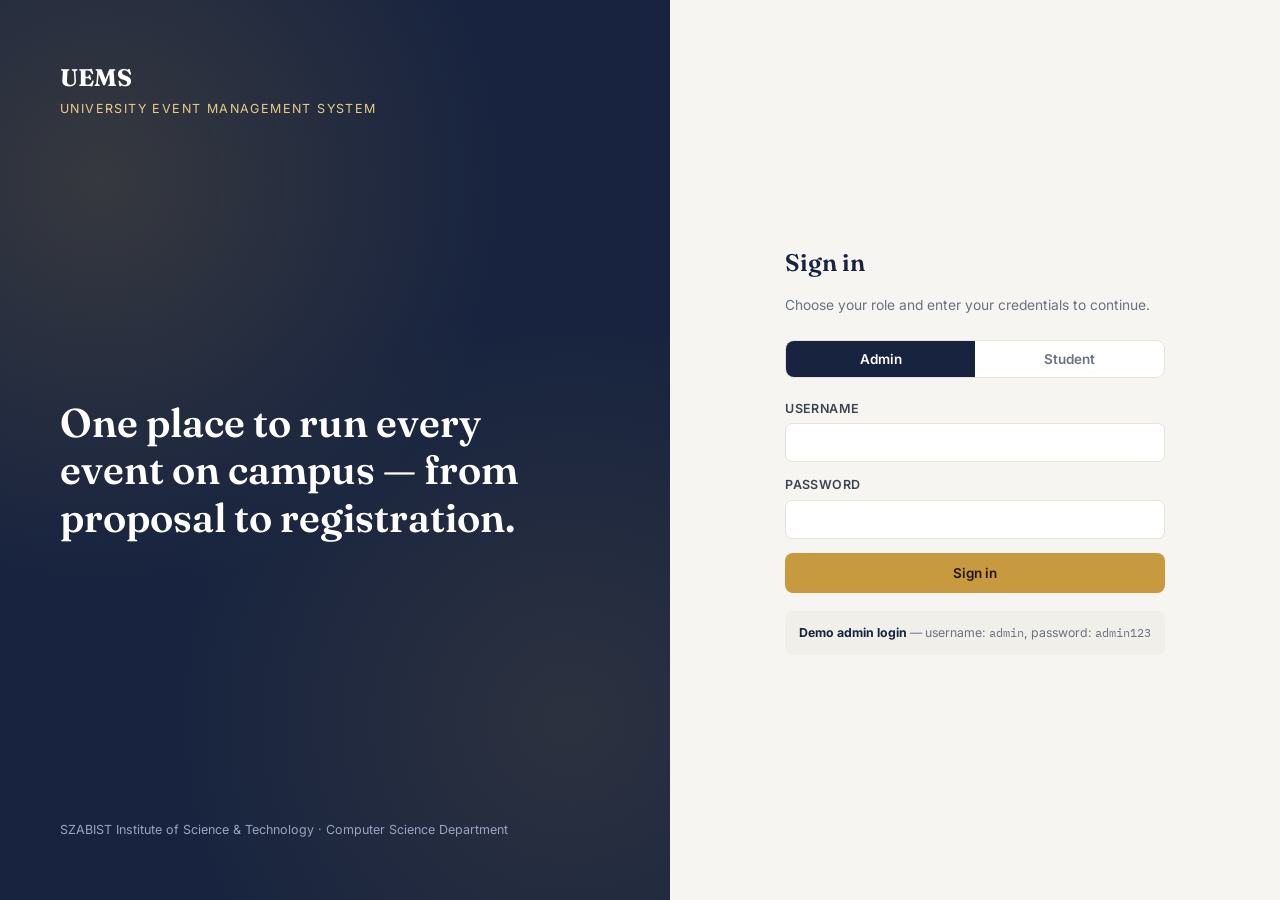
==== index.html @ 1f8d7c27 "Initial commit" ====
<!DOCTYPE html>
<html lang="en">
<head>
<meta charset="UTF-8" />
<meta name="viewport" content="width=device-width, initial-scale=1.0" />
<title>UEMS — Sign In</title>
<link rel="stylesheet" href="style.css" />
</head>
<body>

<div class="login-shell">
  <div class="login-brand">
    <div>
      <div class="mark">UEMS</div>
      <div class="tag-sub">University Event Management System</div>
    </div>
    <div class="headline">One place to run every event on campus — from proposal to registration.</div>
    <div class="foot">SZABIST Institute of Science &amp; Technology · Computer Science Department</div>
  </div>

  <div class="login-form-side">
    <div class="login-card">
      <h1>Sign in</h1>
      <p class="lede">Choose your role and enter your credentials to continue.</p>

      <div class="role-toggle" role="tablist" aria-label="Login role">
        <button type="button" id="roleAdminBtn" class="active" onclick="setRole('admin')">Admin</button>
        <button type="button" id="roleStudentBtn" onclick="setRole('student')">Student</button>
      </div>

      <div class="error-msg" id="loginError"></div>

      <form id="loginForm" onsubmit="handleLogin(event)">
        <div class="field">
          <label for="username">Username</label>
          <input id="username" name="username" type="text" autocomplete="username" required />
        </div>
        <div class="field">
          <label for="password">Password</label>
          <input id="password" name="password" type="password" autocomplete="current-password" required />
        </div>
        <button type="submit" class="btn btn-gold" style="width:100%; justify-content:center; padding:11px;">Sign in</button>
      </form>

      <div class="hint-box" id="hintBox">
        <b>Demo admin login</b> — username: <code>admin</code>, password: <code>admin123</code>
      </div>
    </div>
  </div>
</div>

<div id="toast"></div>

<script src="db.js"></script>
<script src="auth.js"></script>
<script>
  let currentRole = "admin";

  function setRole(role) {
    currentRole = role;
    document.getElementById("roleAdminBtn").classList.toggle("active", role === "admin");
    document.getElementById("roleStudentBtn").classList.toggle("active", role === "student");
    document.getElementById("hintBox").innerHTML = role === "admin"
      ? "<b>Demo admin login</b> — username: <code>admin</code>, password: <code>admin123</code>"
      : "<b>Demo student logins</b> — <code>ayesha.khan</code> / <code>bilal.ahmed</code> / <code>sara.farooq</code>, password: <code>student123</code>";
    document.getElementById("loginError").classList.remove("show");
  }

  function handleLogin(e) {
    e.preventDefault();
    const username = document.getElementById("username").value.trim();
    const password = document.getElementById("password").value;
    const errBox = document.getElementById("loginError");
    try {
      const session = Auth.login(username, password, currentRole);
      window.location.href = session.role === "admin" ? "admin.html" : "student.html";
    } catch (err) {
      errBox.textContent = err.message;
      errBox.classList.add("show");
    }
  }

  // If already logged in, skip straight to the right dashboard.
  (function redirectIfLoggedIn() {
    const session = Auth.current();
    if (session) {
      window.location.href = session.role === "admin" ? "admin.html" : "student.html";
    }
  })();
</script>
</body>
</html>
---- style.css ----
/* ============================================================
   UEMS Design Tokens
   Palette: ink navy (surface/brand), muted gold (accent/action),
   off-white (page bg), slate (body text), plus semantic
   success/danger for registration states.
   Type: Fraunces (display, used sparingly) + Inter (UI/body) +
   IBM Plex Mono (IDs, timestamps, capacity counters).
   ============================================================ */

@import url("https://fonts.googleapis.com/css2?family=Fraunces:opsz,wght@9..144,500;9..144,600;9..144,700&family=Inter:wght@400;500;600;700&family=IBM+Plex+Mono:wght@400;500&display=swap");

:root {
  --ink: #17233f;
  --ink-2: #223257;
  --gold: #c79a3f;
  --gold-light: #e7cd8b;
  --paper: #f6f5f1;
  --card: #ffffff;
  --slate: #3d4451;
  --slate-soft: #6b7280;
  --line: #e4e2da;
  --success: #2f8f5b;
  --success-bg: #e8f5ee;
  --danger: #c1443b;
  --danger-bg: #fbeae8;
  --radius: 10px;
  --shadow: 0 1px 2px rgba(23, 35, 63, 0.06), 0 4px 16px rgba(23, 35, 63, 0.06);
  --focus: 0 0 0 3px rgba(199, 154, 63, 0.35);
}

* { box-sizing: border-box; }

html, body {
  margin: 0;
  padding: 0;
  background: var(--paper);
  color: var(--slate);
  font-family: "Inter", system-ui, sans-serif;
  font-size: 15px;
  line-height: 1.5;
}

h1, h2, h3, .display {
  font-family: "Fraunces", Georgia, serif;
  color: var(--ink);
  font-weight: 600;
  margin: 0;
}

code, .mono, .seat-count, .id-tag {
  font-family: "IBM Plex Mono", monospace;
}

a { color: inherit; }

button, input, select, textarea {
  font-family: inherit;
  font-size: inherit;
}

:focus-visible {
  outline: none;
  box-shadow: var(--focus);
  border-radius: 4px;
}

/* ---------- Layout shell (admin / student dashboards) ---------- */

.shell {
  display: grid;
  grid-template-columns: 240px 1fr;
  min-height: 100vh;
}

.sidebar {
  background: var(--ink);
  color: #eef0f6;
  padding: 28px 20px;
  display: flex;
  flex-direction: column;
  gap: 28px;
}

.brand {
  display: flex;
  flex-direction: column;
  gap: 2px;
  padding-bottom: 20px;
  border-bottom: 1px solid rgba(255,255,255,0.12);
}

.brand .mark {
  font-family: "Fraunces", serif;
  font-size: 21px;
  font-weight: 700;
  color: #fff;
  letter-spacing: 0.2px;
}

.brand .sub {
  font-size: 11.5px;
  color: var(--gold-light);
  text-transform: uppercase;
  letter-spacing: 1.2px;
}

.nav-group { display: flex; flex-direction: column; gap: 4px; }

.nav-btn {
  display: flex;
  align-items: center;
  gap: 10px;
  padding: 10px 12px;
  border-radius: 8px;
  border: none;
  background: transparent;
  color: #c7cde0;
  text-align: left;
  cursor: pointer;
  font-size: 14px;
  font-weight: 500;
  transition: background 0.15s, color 0.15s;
}

.nav-btn:hover { background: rgba(255,255,255,0.06); color: #fff; }

.nav-btn.active {
  background: var(--ink-2);
  color: #fff;
  box-shadow: inset 3px 0 0 var(--gold);
}

.sidebar-footer {
  margin-top: auto;
  display: flex;
  flex-direction: column;
  gap: 10px;
  padding-top: 20px;
  border-top: 1px solid rgba(255,255,255,0.12);
}

.session-card {
  font-size: 12.5px;
  color: #aeb6cf;
  line-height: 1.4;
}

.session-card strong { display: block; color: #fff; font-size: 14px; font-weight: 600; }

.logout-btn {
  border: 1px solid rgba(255,255,255,0.18);
  background: transparent;
  color: #eef0f6;
  padding: 9px 12px;
  border-radius: 8px;
  cursor: pointer;
  font-size: 13.5px;
  font-weight: 500;
}

.logout-btn:hover { background: rgba(255,255,255,0.08); }

.main {
  padding: 32px 40px 60px;
  max-width: 1180px;
}

.page-head {
  display: flex;
  align-items: baseline;
  justify-content: space-between;
  margin-bottom: 22px;
  flex-wrap: wrap;
  gap: 10px;
}

.page-head h1 { font-size: 26px; }
.page-head p { margin: 4px 0 0; color: var(--slate-soft); font-size: 14px; }

.view { display: none; }
.view.active { display: block; }

/* ---------- Cards / panels ---------- */

.panel {
  background: var(--card);
  border: 1px solid var(--line);
  border-radius: var(--radius);
  box-shadow: var(--shadow);
  padding: 22px 24px;
  margin-bottom: 22px;
}

.panel-head {
  display: flex;
  align-items: center;
  justify-content: space-between;
  margin-bottom: 16px;
  gap: 12px;
  flex-wrap: wrap;
}

.panel-head h2 { font-size: 18px; }

.toolbar {
  display: flex;
  gap: 10px;
  align-items: center;
  flex-wrap: wrap;
}

/* ---------- Buttons ---------- */

.btn {
  display: inline-flex;
  align-items: center;
  gap: 6px;
  padding: 9px 16px;
  border-radius: 8px;
  border: 1px solid transparent;
  font-weight: 600;
  font-size: 13.5px;
  cursor: pointer;
  transition: transform 0.08s ease, filter 0.15s;
  white-space: nowrap;
}
.btn:active { transform: translateY(1px); }

.btn-primary { background: var(--ink); color: #fff; }
.btn-primary:hover { filter: brightness(1.15); }

.btn-gold { background: var(--gold); color: #24170a; }
.btn-gold:hover { filter: brightness(1.06); }

.btn-ghost { background: transparent; color: var(--ink); border-color: var(--line); }
.btn-ghost:hover { background: #f0efe9; }

.btn-danger { background: var(--danger-bg); color: var(--danger); }
.btn-danger:hover { filter: brightness(0.97); }

.btn-sm { padding: 6px 11px; font-size: 12.5px; border-radius: 6px; }
.btn:disabled { opacity: 0.5; cursor: not-allowed; }

/* ---------- Forms ---------- */

.field { display: flex; flex-direction: column; gap: 5px; margin-bottom: 14px; }
.field label { font-size: 12.5px; font-weight: 600; color: var(--slate); text-transform: uppercase; letter-spacing: 0.4px; }

.field input, .field select, .field textarea {
  border: 1px solid var(--line);
  border-radius: 7px;
  padding: 9px 11px;
  background: #fff;
  color: var(--ink);
}

.field textarea { resize: vertical; min-height: 70px; }

.form-grid { display: grid; grid-template-columns: 1fr 1fr; gap: 0 16px; }
.form-grid .span-2 { grid-column: 1 / -1; }

.search-input {
  border: 1px solid var(--line);
  border-radius: 8px;
  padding: 9px 13px;
  min-width: 220px;
  background: #fff;
}

.select-input {
  border: 1px solid var(--line);
  border-radius: 8px;
  padding: 9px 13px;
  background: #fff;
}

/* ---------- Table ---------- */

table { width: 100%; border-collapse: collapse; font-size: 13.8px; }
thead th {
  text-align: left;
  font-size: 11.5px;
  text-transform: uppercase;
  letter-spacing: 0.5px;
  color: var(--slate-soft);
  padding: 0 10px 10px;
  border-bottom: 1px solid var(--line);
}
tbody td { padding: 12px 10px; border-bottom: 1px solid #efeee8; vertical-align: middle; }
tbody tr:hover { background: #fbfaf7; }
.row-actions { display: flex; gap: 8px; justify-content: flex-end; }

.empty-state {
  text-align: center;
  padding: 40px 20px;
  color: var(--slate-soft);
}
.empty-state .display { font-size: 18px; margin-bottom: 6px; color: var(--ink); }

/* ---------- Badges / tags ---------- */

.tag {
  display: inline-block;
  padding: 3px 9px;
  border-radius: 20px;
  font-size: 11.5px;
  font-weight: 600;
  background: #eef1f8;
  color: var(--ink-2);
}
.id-tag { color: var(--slate-soft); font-size: 12px; }

/* ---------- Seat meter (signature element) ---------- */

.seat-meter { display: flex; align-items: center; gap: 8px; }
.seat-dots { display: flex; gap: 3px; }
.seat-dot {
  width: 6px; height: 6px; border-radius: 50%;
  background: var(--line);
}
.seat-dot.filled { background: var(--gold); }
.seat-dot.full { background: var(--danger); }
.seat-count { font-size: 12px; color: var(--slate-soft); }

/* ---------- Event cards (student view) ---------- */

.event-grid {
  display: grid;
  grid-template-columns: repeat(auto-fill, minmax(300px, 1fr));
  gap: 16px;
}

.event-card {
  background: var(--card);
  border: 1px solid var(--line);
  border-radius: var(--radius);
  padding: 18px;
  box-shadow: var(--shadow);
  display: flex;
  flex-direction: column;
  gap: 10px;
}

.event-card .cat-row { display: flex; justify-content: space-between; align-items: center; }
.event-card h3 { font-size: 17px; }
.event-card .desc { font-size: 13.5px; color: var(--slate-soft); flex-grow: 1; }
.event-card .meta { font-size: 12.8px; color: var(--slate); display: flex; flex-direction: column; gap: 3px; }
.event-card .meta span { display: flex; gap: 6px; }
.event-card .meta b { color: var(--ink); font-weight: 600; min-width: 46px; }
.event-card .card-foot { display: flex; justify-content: space-between; align-items: center; margin-top: 4px; }

/* ---------- Toast ---------- */

#toast {
  position: fixed;
  bottom: 22px;
  right: 22px;
  background: var(--ink);
  color: #fff;
  padding: 12px 18px;
  border-radius: 8px;
  font-size: 13.5px;
  box-shadow: var(--shadow);
  opacity: 0;
  transform: translateY(8px);
  pointer-events: none;
  transition: opacity 0.2s, transform 0.2s;
  z-index: 50;
  max-width: 320px;
}
#toast.show { opacity: 1; transform: translateY(0); }
#toast.error { background: var(--danger); }
#toast.success { background: var(--success); }

/* ---------- Modal ---------- */

.modal-backdrop {
  position: fixed; inset: 0;
  background: rgba(23, 35, 63, 0.45);
  display: none;
  align-items: center;
  justify-content: center;
  z-index: 40;
  padding: 20px;
}
.modal-backdrop.open { display: flex; }

.modal {
  background: #fff;
  border-radius: 12px;
  padding: 26px 28px;
  width: 100%;
  max-width: 520px;
  max-height: 88vh;
  overflow-y: auto;
  box-shadow: 0 20px 60px rgba(0,0,0,0.25);
}
.modal-head { display: flex; justify-content: space-between; align-items: center; margin-bottom: 16px; }
.modal-head h2 { font-size: 19px; }
.modal-close { background: none; border: none; font-size: 20px; cursor: pointer; color: var(--slate-soft); line-height: 1; }
.modal-actions { display: flex; justify-content: flex-end; gap: 10px; margin-top: 6px; }

/* ---------- Login page ---------- */

.login-shell {
  min-height: 100vh;
  display: grid;
  grid-template-columns: 1.1fr 1fr;
}

.login-brand {
  background: var(--ink);
  background-image:
    radial-gradient(circle at 15% 20%, rgba(199,154,63,0.18), transparent 45%),
    radial-gradient(circle at 85% 80%, rgba(199,154,63,0.12), transparent 45%);
  color: #fff;
  padding: 60px;
  display: flex;
  flex-direction: column;
  justify-content: space-between;
}

.login-brand .mark { font-family: "Fraunces", serif; font-size: 24px; font-weight: 700; }
.login-brand .tag-sub { color: var(--gold-light); font-size: 12.5px; text-transform: uppercase; letter-spacing: 1.4px; margin-top: 4px; }

.login-brand .headline {
  font-family: "Fraunces", serif;
  font-size: 40px;
  font-weight: 600;
  line-height: 1.18;
  max-width: 460px;
}

.login-brand .foot { font-size: 12.5px; color: #9aa3c0; }

.login-form-side {
  display: flex;
  align-items: center;
  justify-content: center;
  padding: 40px;
}

.login-card {
  width: 100%;
  max-width: 380px;
}

.login-card h1 { font-size: 24px; margin-bottom: 6px; }
.login-card .lede { color: var(--slate-soft); font-size: 13.8px; margin-bottom: 24px; }

.role-toggle {
  display: flex;
  border: 1px solid var(--line);
  border-radius: 9px;
  overflow: hidden;
  margin-bottom: 22px;
}
.role-toggle button {
  flex: 1;
  padding: 10px;
  border: none;
  background: #fff;
  color: var(--slate-soft);
  font-weight: 600;
  font-size: 13.5px;
  cursor: pointer;
}
.role-toggle button.active { background: var(--ink); color: #fff; }

.hint-box {
  margin-top: 18px;
  background: #f0efe9;
  border-radius: 8px;
  padding: 12px 14px;
  font-size: 12.3px;
  color: var(--slate-soft);
  line-height: 1.6;
}
.hint-box b { color: var(--ink); }

.error-msg {
  background: var(--danger-bg);
  color: var(--danger);
  padding: 9px 12px;
  border-radius: 7px;
  font-size: 13px;
  margin-bottom: 14px;
  display: none;
}
.error-msg.show { display: block; }

@media (max-width: 900px) {
  .login-shell { grid-template-columns: 1fr; }
  .login-brand { padding: 34px; }
  .shell { grid-template-columns: 1fr; }
  .sidebar { flex-direction: row; align-items: center; overflow-x: auto; }
  .brand, .sidebar-footer { display: none; }
  .main { padding: 22px; }
  .form-grid { grid-template-columns: 1fr; }
}
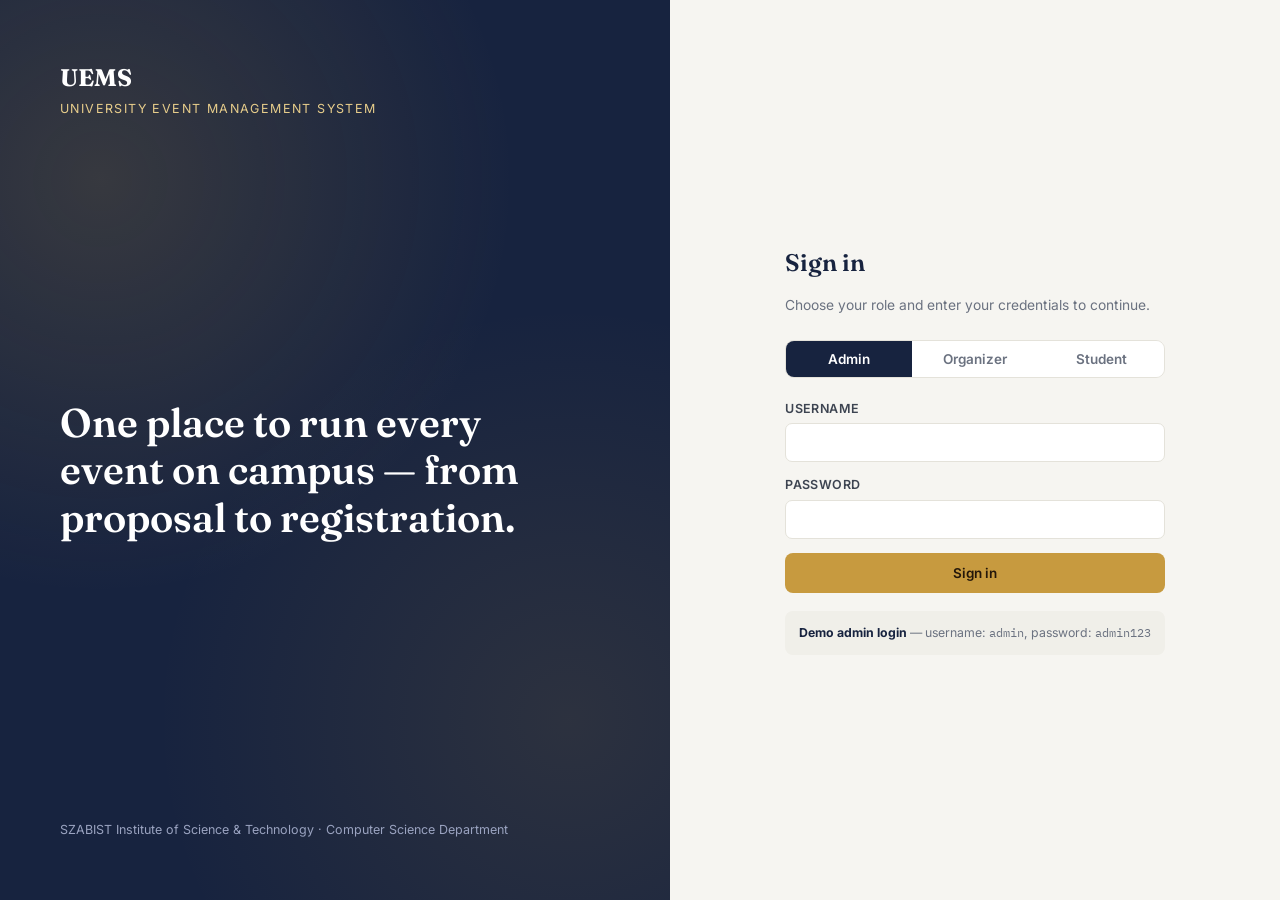
==== commit f575ec55: "feat: implement organizer role, QR-based event deep linking, and session-aware login redirection" ====
--- a/index.html
+++ b/index.html
@@ -25,6 +25,7 @@
 
       <div class="role-toggle" role="tablist" aria-label="Login role">
         <button type="button" id="roleAdminBtn" class="active" onclick="setRole('admin')">Admin</button>
+        <button type="button" id="roleOrganizerBtn" onclick="setRole('organizer')">Organizer</button>
         <button type="button" id="roleStudentBtn" onclick="setRole('student')">Student</button>
       </div>
 
@@ -56,13 +57,18 @@
 <script>
   let currentRole = "admin";
 
+  const HINTS = {
+    admin: "<b>Demo admin login</b> — username: <code>admin</code>, password: <code>admin123</code>",
+    organizer: "<b>Demo organizer logins</b> — <code>hassan.raza</code> / <code>mehreen.ali</code>, password: <code>organizer123</code>",
+    student: "<b>Demo student logins</b> — <code>ayesha.khan</code> / <code>bilal.ahmed</code> / <code>sara.farooq</code>, password: <code>student123</code>",
+  };
+
   function setRole(role) {
     currentRole = role;
     document.getElementById("roleAdminBtn").classList.toggle("active", role === "admin");
+    document.getElementById("roleOrganizerBtn").classList.toggle("active", role === "organizer");
     document.getElementById("roleStudentBtn").classList.toggle("active", role === "student");
-    document.getElementById("hintBox").innerHTML = role === "admin"
-      ? "<b>Demo admin login</b> — username: <code>admin</code>, password: <code>admin123</code>"
-      : "<b>Demo student logins</b> — <code>ayesha.khan</code> / <code>bilal.ahmed</code> / <code>sara.farooq</code>, password: <code>student123</code>";
+    document.getElementById("hintBox").innerHTML = HINTS[role];
     document.getElementById("loginError").classList.remove("show");
   }
 
@@ -73,7 +79,13 @@
     const errBox = document.getElementById("loginError");
     try {
       const session = Auth.login(username, password, currentRole);
-      window.location.href = session.role === "admin" ? "admin.html" : "student.html";
+      const redirect = sessionStorage.getItem("uems_redirect_after_login");
+      sessionStorage.removeItem("uems_redirect_after_login");
+      const defaultPage = { admin: "admin.html", organizer: "organizer.html", student: "student.html" }[session.role];
+      // Only honor the saved redirect if it points at this role's own page
+      // (e.g. a QR deep link to student.html?event=... for a student login).
+      const redirectFile = redirect ? redirect.substring(redirect.lastIndexOf("/") + 1) : "";
+      window.location.href = redirectFile.startsWith(defaultPage) ? redirectFile : defaultPage;
     } catch (err) {
       errBox.textContent = err.message;
       errBox.classList.add("show");
@@ -84,7 +96,7 @@
   (function redirectIfLoggedIn() {
     const session = Auth.current();
     if (session) {
-      window.location.href = session.role === "admin" ? "admin.html" : "student.html";
+      window.location.href = { admin: "admin.html", organizer: "organizer.html", student: "student.html" }[session.role];
     }
   })();
 </script>
--- a/style.css
+++ b/style.css
@@ -489,6 +489,174 @@
 }
 .error-msg.show { display: block; }
 
+/* ---------- Status badges ---------- */
+
+.status-badge {
+  display: inline-flex;
+  align-items: center;
+  gap: 5px;
+  padding: 3px 10px;
+  border-radius: 20px;
+  font-size: 11.5px;
+  font-weight: 700;
+  text-transform: uppercase;
+  letter-spacing: 0.4px;
+}
+.status-badge.approved { background: var(--success-bg); color: var(--success); }
+.status-badge.pending { background: #fdf3e3; color: #96701f; }
+.status-badge.rejected { background: var(--danger-bg); color: var(--danger); }
+.status-badge.present { background: var(--success-bg); color: var(--success); }
+.status-badge.absent { background: var(--danger-bg); color: var(--danger); }
+.status-badge.unmarked { background: #eef1f8; color: var(--slate-soft); }
+
+/* ---------- Notification bell ---------- */
+
+.notif-bell-wrap { position: relative; }
+
+.notif-bell {
+  width: 100%;
+  display: flex;
+  align-items: center;
+  gap: 10px;
+  justify-content: space-between;
+  padding: 9px 12px;
+  border-radius: 8px;
+  border: 1px solid rgba(255,255,255,0.18);
+  background: transparent;
+  color: #eef0f6;
+  cursor: pointer;
+  font-size: 13.5px;
+  font-weight: 500;
+}
+.notif-bell:hover { background: rgba(255,255,255,0.08); }
+
+.notif-badge {
+  min-width: 18px;
+  height: 18px;
+  padding: 0 5px;
+  border-radius: 10px;
+  background: var(--danger);
+  color: #fff;
+  font-size: 10.5px;
+  font-weight: 700;
+  display: none;
+  align-items: center;
+  justify-content: center;
+}
+
+.notif-panel {
+  display: none;
+  position: absolute;
+  bottom: calc(100% + 8px);
+  left: 0;
+  width: 320px;
+  max-height: 380px;
+  overflow-y: auto;
+  background: #fff;
+  border-radius: 10px;
+  box-shadow: 0 12px 40px rgba(0,0,0,0.22);
+  z-index: 60;
+  color: var(--slate);
+}
+.notif-panel.open { display: block; }
+
+.notif-panel-head {
+  display: flex;
+  justify-content: space-between;
+  align-items: center;
+  padding: 12px 14px;
+  border-bottom: 1px solid var(--line);
+  font-weight: 700;
+  font-size: 13px;
+  color: var(--ink);
+}
+.notif-markread { background: none; border: none; color: var(--gold); font-size: 11.5px; font-weight: 600; cursor: pointer; }
+.notif-empty { padding: 20px 14px; font-size: 13px; color: var(--slate-soft); }
+.notif-list { display: flex; flex-direction: column; }
+
+.notif-item {
+  display: flex;
+  gap: 10px;
+  padding: 11px 14px;
+  border-bottom: 1px solid #f2f1ec;
+}
+.notif-item.unread { background: #fbf7ec; }
+.notif-icon { font-size: 15px; }
+.notif-msg { font-size: 12.8px; color: var(--slate); line-height: 1.4; }
+.notif-time { font-size: 11px; color: var(--slate-soft); margin-top: 3px; }
+
+/* ---------- Dashboard stat cards ---------- */
+
+.stat-grid {
+  display: grid;
+  grid-template-columns: repeat(auto-fit, minmax(160px, 1fr));
+  gap: 14px;
+  margin-bottom: 22px;
+}
+
+.stat-card {
+  background: var(--card);
+  border: 1px solid var(--line);
+  border-radius: var(--radius);
+  padding: 18px 18px 16px;
+  box-shadow: var(--shadow);
+}
+.stat-card .stat-value { font-family: "Fraunces", serif; font-size: 30px; font-weight: 700; color: var(--ink); line-height: 1; }
+.stat-card .stat-label { font-size: 12px; color: var(--slate-soft); margin-top: 6px; text-transform: uppercase; letter-spacing: 0.4px; }
+.stat-card.accent { border-top: 3px solid var(--gold); }
+
+.chart-row { display: grid; grid-template-columns: 1.3fr 1fr; gap: 20px; }
+@media (max-width: 1000px) { .chart-row { grid-template-columns: 1fr; } }
+
+/* ---------- QR modal ---------- */
+
+.qr-box { display: flex; flex-direction: column; align-items: center; gap: 12px; padding: 10px 0; }
+.qr-box svg { border: 1px solid var(--line); border-radius: 8px; background: #fff; }
+.qr-link { font-size: 11.5px; color: var(--slate-soft); word-break: break-all; text-align: center; font-family: "IBM Plex Mono", monospace; background: #f0efe9; padding: 8px 10px; border-radius: 6px; }
+
+/* ---------- Reports ---------- */
+
+.report-tabs { display: flex; gap: 8px; flex-wrap: wrap; margin-bottom: 16px; }
+.report-tab {
+  padding: 8px 14px;
+  border-radius: 20px;
+  border: 1px solid var(--line);
+  background: #fff;
+  font-size: 12.8px;
+  font-weight: 600;
+  color: var(--slate);
+  cursor: pointer;
+}
+.report-tab.active { background: var(--ink); color: #fff; border-color: var(--ink); }
+
+.filter-row { display: flex; gap: 10px; flex-wrap: wrap; margin-bottom: 18px; }
+.filter-row select, .filter-row input { border: 1px solid var(--line); border-radius: 8px; padding: 8px 11px; background: #fff; font-size: 13px; }
+
+.summary-strip { display: flex; gap: 14px; flex-wrap: wrap; margin-bottom: 18px; }
+.summary-pill { background: #f0efe9; border-radius: 8px; padding: 8px 14px; font-size: 12.5px; color: var(--slate); }
+.summary-pill b { color: var(--ink); font-family: "IBM Plex Mono", monospace; }
+
+/* ---------- Attendance controls ---------- */
+
+.attendance-toggle { display: flex; gap: 6px; }
+.att-btn {
+  padding: 5px 12px;
+  border-radius: 6px;
+  border: 1px solid var(--line);
+  background: #fff;
+  font-size: 12px;
+  font-weight: 600;
+  cursor: pointer;
+  color: var(--slate);
+}
+.att-btn.present.active { background: var(--success); color: #fff; border-color: var(--success); }
+.att-btn.absent.active { background: var(--danger); color: #fff; border-color: var(--danger); }
+
+/* ---------- Certificate preview ---------- */
+
+.cert-canvas-wrap { display: flex; justify-content: center; margin-bottom: 16px; }
+.cert-canvas-wrap canvas { max-width: 100%; height: auto; border: 1px solid var(--line); border-radius: 8px; }
+
 @media (max-width: 900px) {
   .login-shell { grid-template-columns: 1fr; }
   .login-brand { padding: 34px; }
